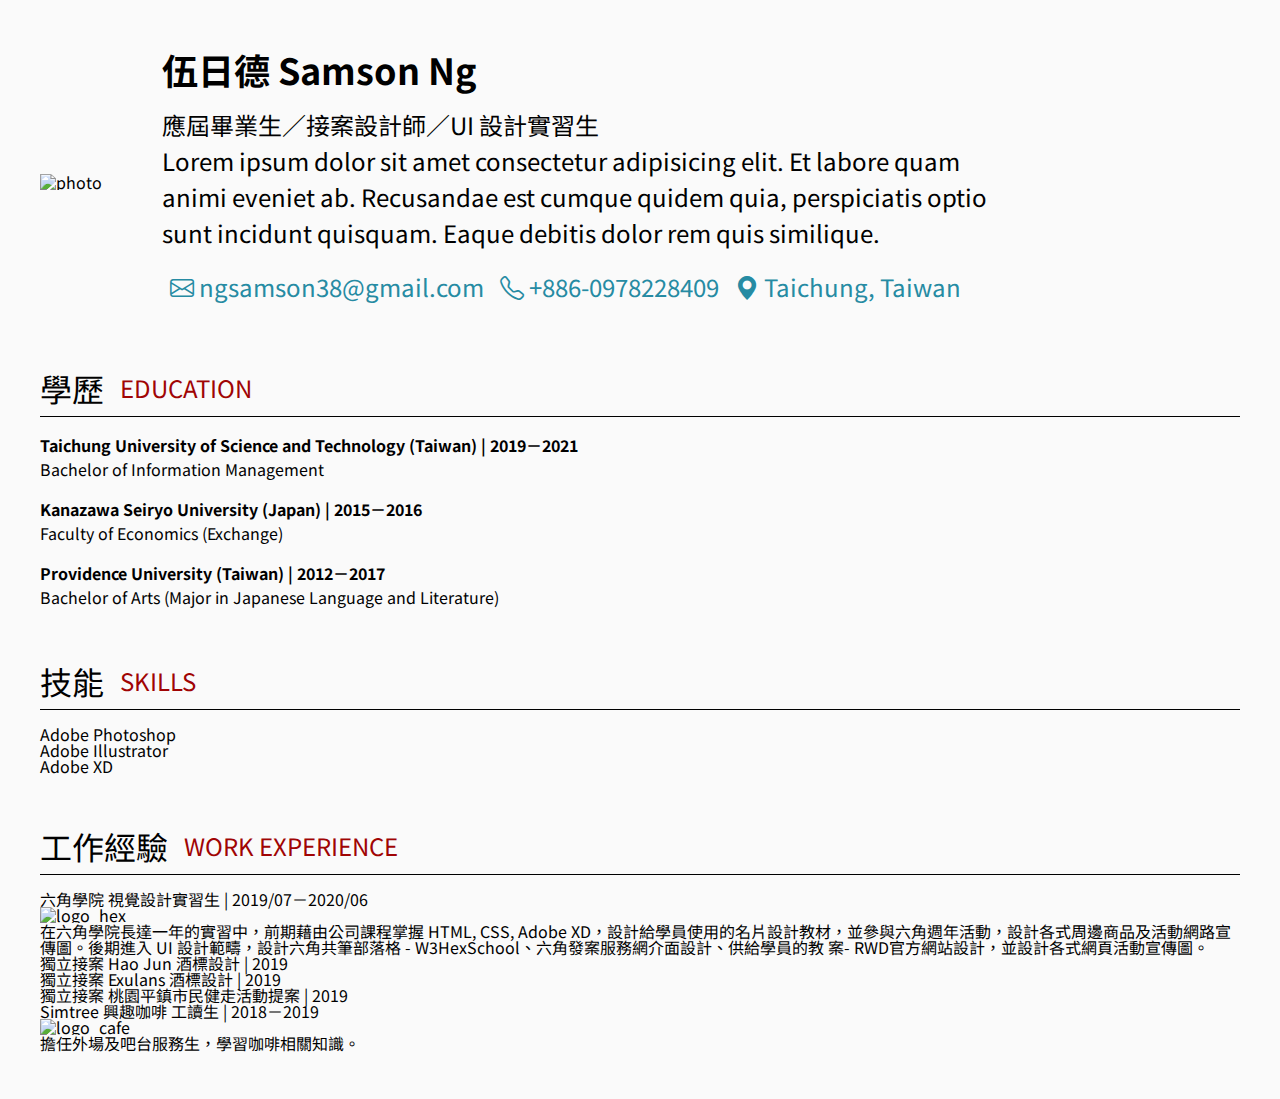
==== index.html @ 166d5615 "Initial commit" ====
<!DOCTYPE html>
<html lang="en">

<head>
    <meta charset="UTF-8">
    <meta name="viewport" content="width=device-width, initial-scale=1.0">
    <link rel="stylesheet" href="style.css">
    <title>Resume</title>
</head>

<body>
    <div class="container">
        <section class="profile">
            <img src="https://i.imgur.com/OlXMTqa.png" alt="photo" class="photo">
            <div class="profile-inner">
                <h1 class="h1">伍日德 Samson Ng</h1>
                <p class="profile-description">應屆畢業生／接案設計師／UI 設計實習生 <br>Lorem ipsum dolor sit amet consectetur
                    adipisicing elit. Et labore quam animi eveniet ab. Recusandae est cumque quidem quia, perspiciatis
                    optio sunt incidunt quisquam. Eaque debitis dolor rem quis similique.
                </p>
                <ul class="contact">
                    <li><i class="bi bi-envelope"> ngsamson38@gmail.com</i></li>
                    <li><i class="bi bi-telephone"> +886-0978228409</i></li>
                    <li><i class="bi bi-geo-alt-fill"> Taichung, Taiwan</i></li>
                </ul>
            </div>
        </section>
        <section>
            <h2 class="h2">學歷<span>EDUCATION</span></h2>
            <ul class="edu">
                <li><span>Taichung University of Science and Technology (Taiwan) | 2019－2021</span><br>Bachelor of Information Management</li>
                <li><span>Kanazawa Seiryo University (Japan) | 2015－2016</span><br>Faculty of Economics (Exchange)</li>
                <li><span>Providence University (Taiwan) | 2012－2017</span><br>Bachelor of Arts (Major in Japanese Language and Literature)</li>
            </ul>
        </section>
        <section class="skill">
            <h2 class="h2">技能<span>SKILLS</span></h2>
            <ul>
                <li>Adobe Photoshop</li>
                <li>Adobe Illustrator</li>
                <li>Adobe XD</li>
            </ul>
        </section>
        <section class="workExp">
            <h2 class="h2">工作經驗<span>WORK EXPERIENCE</span></h2>
            <ul>
                <li>六角學院 視覺設計實習生 | 2019/07－2020/06
                    <img src="https://i.imgur.com/rfgZnFW.jpeg" alt="logo_hex">
                    <p>在六角學院長達一年的實習中，前期藉由公司課程掌握 HTML, CSS, Adobe XD，設計給學員使用的名片設計教材，並參與六角週年活動，設計各式周邊商品及活動網路宣傳圖。後期進入
                        UI 設計範疇，設計六角共筆部落格 - W3HexSchool、六角發案服務網介面設計、供給學員的教 案- RWD官方網站設計，並設計各式網頁活動宣傳圖。</p>
                </li>
                <li>獨立接案 Hao Jun 酒標設計 | 2019</li>
                <li>獨立接案 Exulans 酒標設計 | 2019</li>
                <li>獨立接案 桃園平鎮市民健走活動提案 | 2019</li>
                <li>Simtree 興趣咖啡 工讀生 | 2018－2019
                    <img src="https://i.imgur.com/oWJDNL3.png" alt="logo_cafe">
                    <p>擔任外場及吧台服務生，學習咖啡相關知識。</p>
                </li>
            </ul>
        </section>
    </div>
</body>

</html>
---- style.css ----
@import "cssReset.css";
@import url('https://fonts.googleapis.com/css2?family=Noto+Sans+TC:wght@400;500;700&display=swap');
@import url("https://cdn.jsdelivr.net/npm/bootstrap-icons@1.4.0/font/bootstrap-icons.css");

*,
*::before,
*::after {
    box-sizing: border-box;
}
body {
    font-family: "Roboto", "Noto Sans TC", sans-serif;
    background-color: #fafafa;
}
img {
    max-width: 100%;
    height: auto;
    display: block;
}
.container {
    max-width: 1200px;
    margin: 0 auto;
}
section{
    margin-bottom: 48px;
}
.h1 {
    font-size: 36px;
    line-height: 1.2;
    font-weight: bold;
    margin-bottom: 16px;
}
.h2 {
    font-size: 32px;
    line-height: 1.5;
    display: flex;
    align-items: center;
    padding-bottom: 4px;
    border-bottom: 1px solid #000000;
    margin-bottom: 16px;
}
.h2 span {
    font-size: 24px;
    line-height: 1.2;
    color: #A00404;
    margin-left: 16px;
}
.profile {
    display: flex;
    flex-wrap: wrap;
    align-items: center;
    padding: 48px 0px 0px;
}
.photo {
    max-width: 25%;
    margin-right: 5%;
}
.profile-inner {
    width: 70%;
}
.profile-inner p {
    font-size: 24px;
    line-height: 1.5;
    margin-bottom: 24px;
}
.profile-inner ul {
    display: flex;
    flex-wrap: wrap;
}
.profile-inner ul li {
    font-size: 24px;
    color: #268ba3;
    margin: 0px 8px 16px;
}
.edu li{
    margin-bottom: 16px;
    line-height: 1.5;
}
.edu li span{
    font-weight: bold;
}
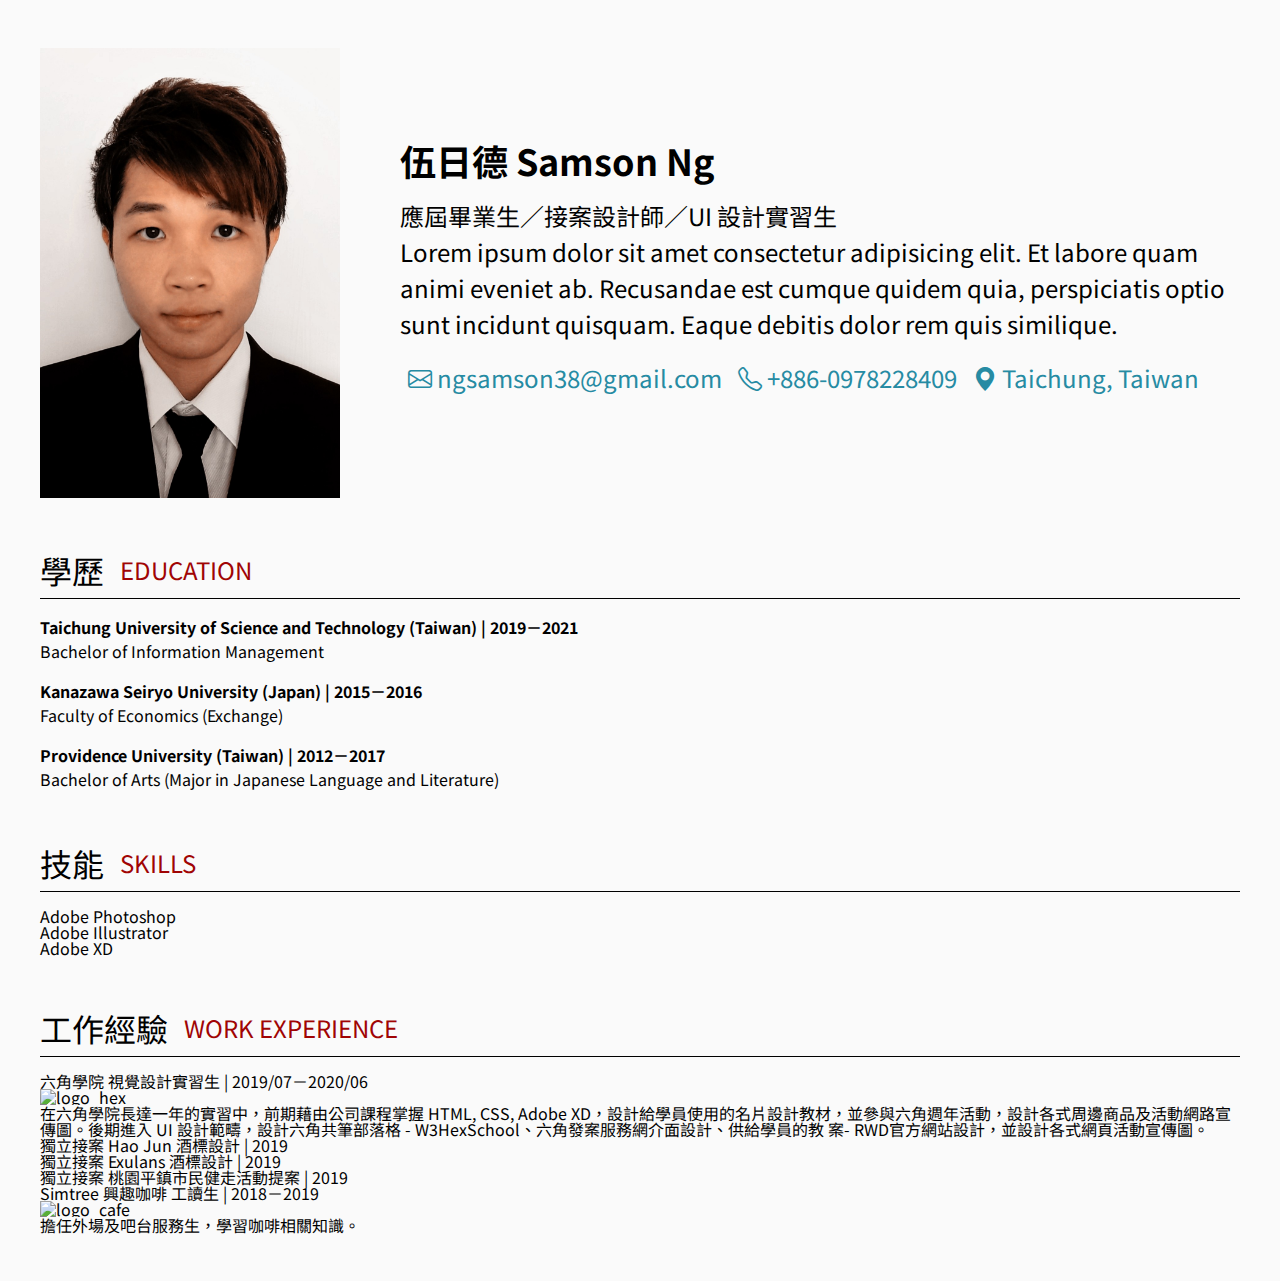
==== commit c02e06a9: "Group css into one folder" ====
--- a/index.html
+++ b/index.html
@@ -4,14 +4,14 @@
 <head>
     <meta charset="UTF-8">
     <meta name="viewport" content="width=device-width, initial-scale=1.0">
-    <link rel="stylesheet" href="style.css">
+    <link rel="stylesheet" href="css/style.css">
     <title>Resume</title>
 </head>
 
 <body>
     <div class="container">
         <section class="profile">
-            <img src="https://i.imgur.com/OlXMTqa.png" alt="photo" class="photo">
+            <img src="profile.jpg" alt="photo" class="photo">
             <div class="profile-inner">
                 <h1 class="h1">伍日德 Samson Ng</h1>
                 <p class="profile-description">應屆畢業生／接案設計師／UI 設計實習生 <br>Lorem ipsum dolor sit amet consectetur
--- a/css/style.css
+++ b/css/style.css
@@ -0,0 +1,80 @@
+@import "cssReset.css";
+@import url('https://fonts.googleapis.com/css2?family=Noto+Sans+TC:wght@400;500;700&display=swap');
+@import url("https://cdn.jsdelivr.net/npm/bootstrap-icons@1.4.0/font/bootstrap-icons.css");
+
+*,
+*::before,
+*::after {
+    box-sizing: border-box;
+}
+body {
+    font-family: "Roboto", "Noto Sans TC", sans-serif;
+    background-color: #fafafa;
+}
+img {
+    max-width: 100%;
+    height: auto;
+    display: block;
+}
+.container {
+    max-width: 1200px;
+    margin: 0 auto;
+}
+section{
+    margin-bottom: 48px;
+}
+.h1 {
+    font-size: 36px;
+    line-height: 1.2;
+    font-weight: bold;
+    margin-bottom: 16px;
+}
+.h2 {
+    font-size: 32px;
+    line-height: 1.5;
+    display: flex;
+    align-items: center;
+    padding-bottom: 4px;
+    border-bottom: 1px solid #000000;
+    margin-bottom: 16px;
+}
+.h2 span {
+    font-size: 24px;
+    line-height: 1.2;
+    color: #A00404;
+    margin-left: 16px;
+}
+.profile {
+    display: flex;
+    flex-wrap: wrap;
+    align-items: center;
+    padding: 48px 0px 0px;
+}
+.photo {
+    max-width: 25%;
+    margin-right: 5%;
+}
+.profile-inner {
+    width: 70%;
+}
+.profile-inner p {
+    font-size: 24px;
+    line-height: 1.5;
+    margin-bottom: 24px;
+}
+.profile-inner ul {
+    display: flex;
+    flex-wrap: wrap;
+}
+.profile-inner ul li {
+    font-size: 24px;
+    color: #268ba3;
+    margin: 0px 8px 16px;
+}
+.edu li{
+    margin-bottom: 16px;
+    line-height: 1.5;
+}
+.edu li span{
+    font-weight: bold;
+}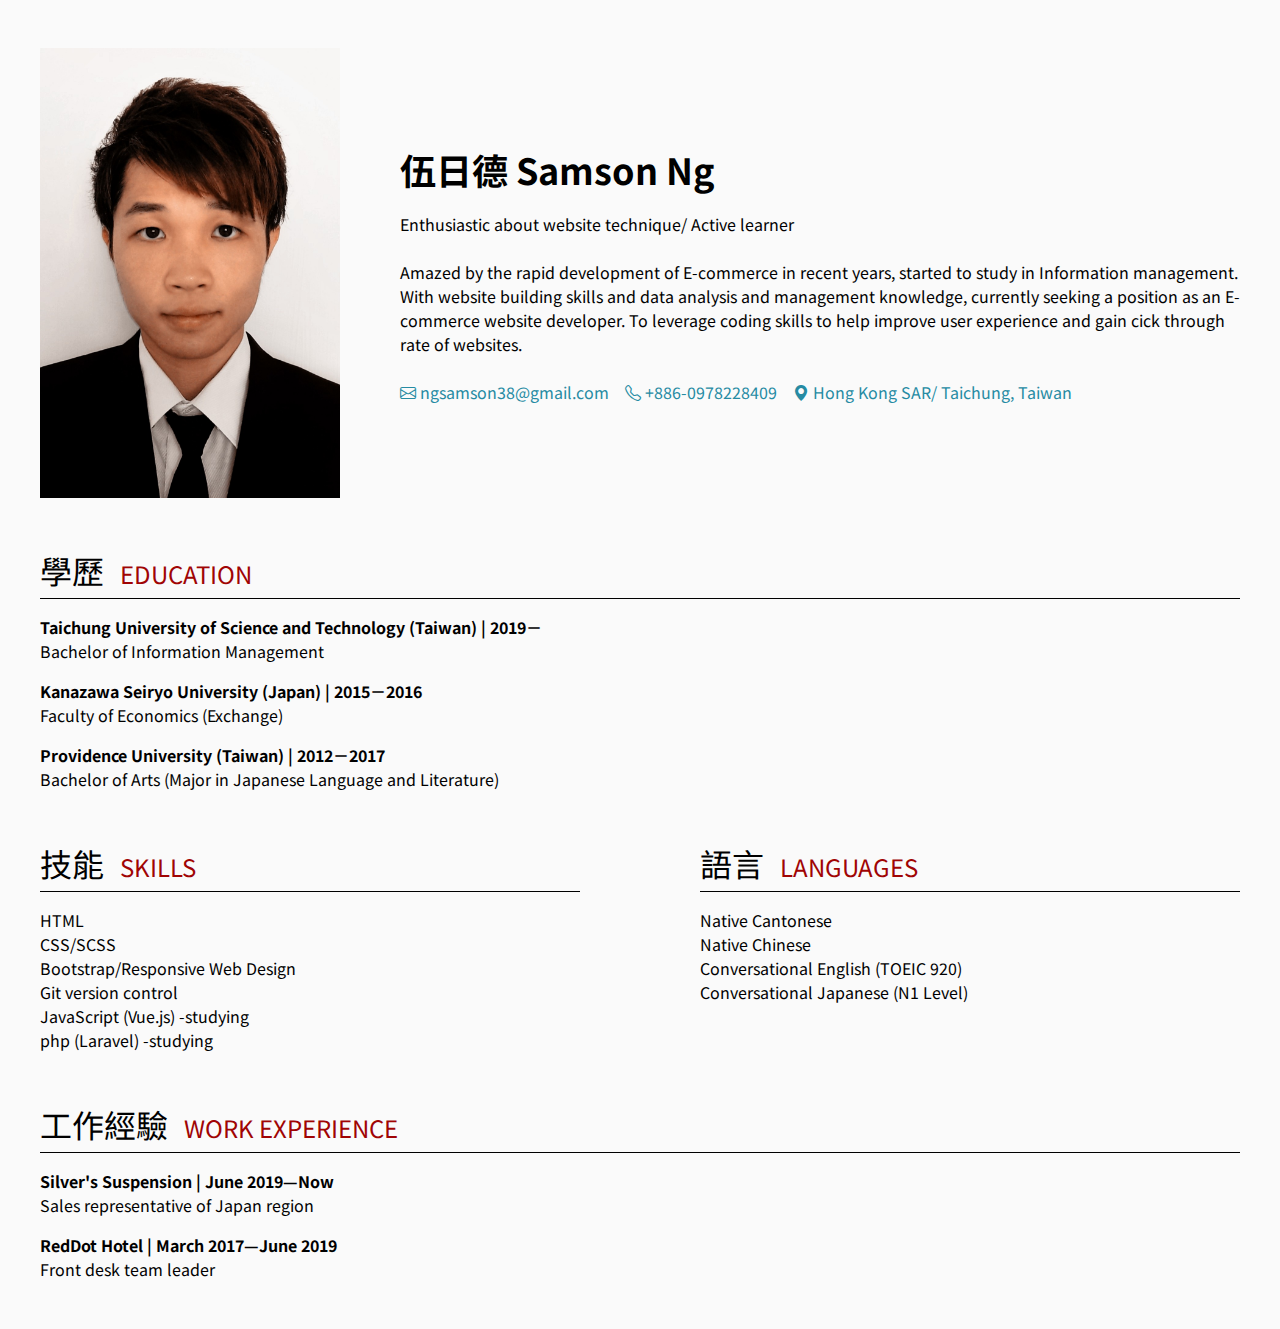
==== commit 43cc84a9: "Content update" ====
--- a/index.html
+++ b/index.html
@@ -10,52 +10,60 @@
 
 <body>
     <div class="container">
-        <section class="profile">
+        <section class="profile d-flex">
             <img src="profile.jpg" alt="photo" class="photo">
             <div class="profile-inner">
                 <h1 class="h1">伍日德 Samson Ng</h1>
-                <p class="profile-description">應屆畢業生／接案設計師／UI 設計實習生 <br>Lorem ipsum dolor sit amet consectetur
-                    adipisicing elit. Et labore quam animi eveniet ab. Recusandae est cumque quidem quia, perspiciatis
-                    optio sunt incidunt quisquam. Eaque debitis dolor rem quis similique.
+                <p>Enthusiastic about website technique/ Active learner</p>
+                <p>Amazed by the rapid development of E-commerce in recent years, started to
+                    study in Information management. With website building skills and data analysis and management
+                    knowledge, currently seeking a position as an E-commerce website developer. To leverage coding skills
+                    to help improve user experience and gain cick through rate of websites.
                 </p>
                 <ul class="contact">
                     <li><i class="bi bi-envelope"> ngsamson38@gmail.com</i></li>
                     <li><i class="bi bi-telephone"> +886-0978228409</i></li>
-                    <li><i class="bi bi-geo-alt-fill"> Taichung, Taiwan</i></li>
+                    <li><i class="bi bi-geo-alt-fill"> Hong Kong SAR/ Taichung, Taiwan</i></li>
                 </ul>
             </div>
         </section>
         <section>
             <h2 class="h2">學歷<span>EDUCATION</span></h2>
-            <ul class="edu">
-                <li><span>Taichung University of Science and Technology (Taiwan) | 2019－2021</span><br>Bachelor of Information Management</li>
+            <ul class="experience">
+                <li><span>Taichung University of Science and Technology (Taiwan) | 2019－</span><br>Bachelor of
+                    Information Management</li>
                 <li><span>Kanazawa Seiryo University (Japan) | 2015－2016</span><br>Faculty of Economics (Exchange)</li>
-                <li><span>Providence University (Taiwan) | 2012－2017</span><br>Bachelor of Arts (Major in Japanese Language and Literature)</li>
+                <li><span>Providence University (Taiwan) | 2012－2017</span><br>Bachelor of Arts (Major in Japanese
+                    Language and Literature)</li>
             </ul>
         </section>
-        <section class="skill">
+        <div class="ability d-flex">
+        <section>
             <h2 class="h2">技能<span>SKILLS</span></h2>
             <ul>
-                <li>Adobe Photoshop</li>
-                <li>Adobe Illustrator</li>
-                <li>Adobe XD</li>
+                <li>HTML</li>
+                <li>CSS/SCSS</li>
+                <li>Bootstrap/Responsive Web Design</li>
+                <li>Git version control</li>
+                <li>JavaScript (Vue.js) -studying</li>
+                <li>php (Laravel) -studying</li>
             </ul>
         </section>
-        <section class="workExp">
+        <section>
+            <h2 class="h2">語言<span>LANGUAGES</span></h2>
+            <ul>
+                <li>Native Cantonese</li>
+                <li>Native Chinese</li>
+                <li>Conversational English (TOEIC 920) </li>
+                <li>Conversational Japanese (N1 Level)</li>
+            </ul>
+        </section>
+    </div>
+        <section>
             <h2 class="h2">工作經驗<span>WORK EXPERIENCE</span></h2>
-            <ul>
-                <li>六角學院 視覺設計實習生 | 2019/07－2020/06
-                    <img src="https://i.imgur.com/rfgZnFW.jpeg" alt="logo_hex">
-                    <p>在六角學院長達一年的實習中，前期藉由公司課程掌握 HTML, CSS, Adobe XD，設計給學員使用的名片設計教材，並參與六角週年活動，設計各式周邊商品及活動網路宣傳圖。後期進入
-                        UI 設計範疇，設計六角共筆部落格 - W3HexSchool、六角發案服務網介面設計、供給學員的教 案- RWD官方網站設計，並設計各式網頁活動宣傳圖。</p>
-                </li>
-                <li>獨立接案 Hao Jun 酒標設計 | 2019</li>
-                <li>獨立接案 Exulans 酒標設計 | 2019</li>
-                <li>獨立接案 桃園平鎮市民健走活動提案 | 2019</li>
-                <li>Simtree 興趣咖啡 工讀生 | 2018－2019
-                    <img src="https://i.imgur.com/oWJDNL3.png" alt="logo_cafe">
-                    <p>擔任外場及吧台服務生，學習咖啡相關知識。</p>
-                </li>
+            <ul  class="experience">
+                <li><span>Silver's Suspension | June 2019—Now</span><br>Sales representative of Japan region</li>
+                <li><span>RedDot Hotel | March 2017—June 2019</span><br>Front desk team leader</li>
             </ul>
         </section>
     </div>
--- a/css/style.css
+++ b/css/style.css
@@ -7,74 +7,93 @@
 *::after {
     box-sizing: border-box;
 }
+
 body {
     font-family: "Roboto", "Noto Sans TC", sans-serif;
     background-color: #fafafa;
+    line-height: 1.5;
 }
+
 img {
     max-width: 100%;
     height: auto;
     display: block;
 }
+
 .container {
     max-width: 1200px;
     margin: 0 auto;
 }
-section{
+
+section {
     margin-bottom: 48px;
+}
+.d-flex {
+    display: flex;
 }
 .h1 {
     font-size: 36px;
-    line-height: 1.2;
     font-weight: bold;
     margin-bottom: 16px;
 }
+
 .h2 {
     font-size: 32px;
-    line-height: 1.5;
-    display: flex;
     align-items: center;
     padding-bottom: 4px;
     border-bottom: 1px solid #000000;
     margin-bottom: 16px;
 }
+
 .h2 span {
     font-size: 24px;
     line-height: 1.2;
     color: #A00404;
     margin-left: 16px;
 }
+
 .profile {
-    display: flex;
     flex-wrap: wrap;
     align-items: center;
     padding: 48px 0px 0px;
 }
+
 .photo {
     max-width: 25%;
     margin-right: 5%;
 }
+
 .profile-inner {
     width: 70%;
 }
+
 .profile-inner p {
-    font-size: 24px;
-    line-height: 1.5;
     margin-bottom: 24px;
 }
+
 .profile-inner ul {
     display: flex;
     flex-wrap: wrap;
 }
+
 .profile-inner ul li {
-    font-size: 24px;
     color: #268ba3;
-    margin: 0px 8px 16px;
+    margin-right: 16px;
 }
-.edu li{
+
+.experience li {
     margin-bottom: 16px;
     line-height: 1.5;
 }
-.edu li span{
+
+.experience li span {
     font-weight: bold;
+}
+
+.ability {
+    justify-content: space-between;
+    flex-wrap: wrap;
+}
+.ability section{
+    width: 45%;
 }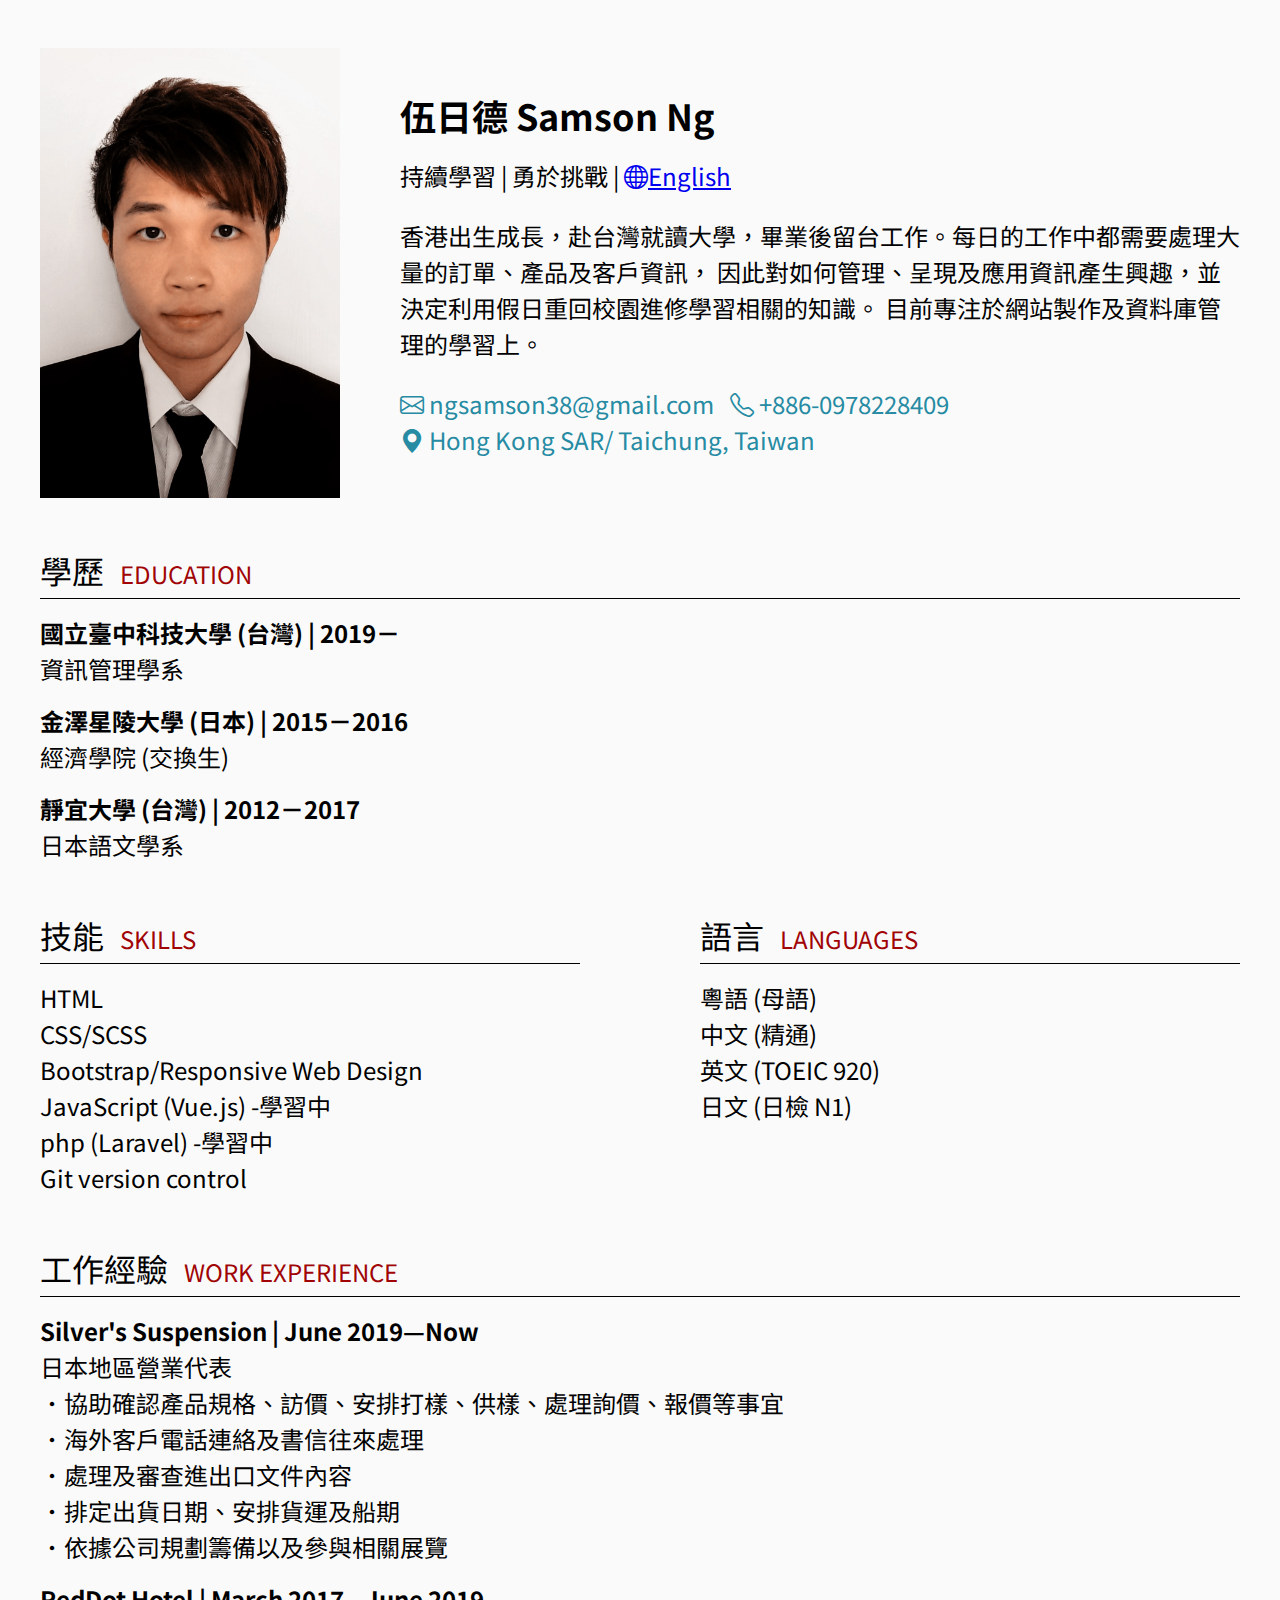
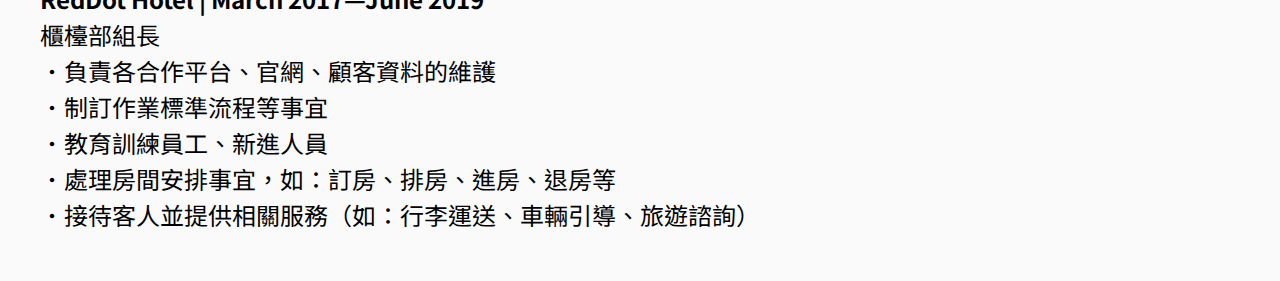
==== commit f74eeb1f: "Add language-CN" ====
--- a/index.html
+++ b/index.html
@@ -14,11 +14,10 @@
             <img src="profile.jpg" alt="photo" class="photo">
             <div class="profile-inner">
                 <h1 class="h1">伍日德 Samson Ng</h1>
-                <p>Enthusiastic about website technique/ Active learner</p>
-                <p>Amazed by the rapid development of E-commerce in recent years, started to
-                    study in Information management. With website building skills and data analysis and management
-                    knowledge, currently seeking a position as an E-commerce website developer. To leverage coding skills
-                    to help improve user experience and gain cick through rate of websites.
+                <p>持續學習 | 勇於挑戰 | <a href="index_en.html"><i class="bi bi-globe">English</i></a></p>
+                <p>香港出生成長，赴台灣就讀大學，畢業後留台工作。每日的工作中都需要處理大量的訂單、產品及客戶資訊，
+                    因此對如何管理、呈現及應用資訊產生興趣，並決定利用假日重回校園進修學習相關的知識。
+                    目前專注於網站製作及資料庫管理的學習上。
                 </p>
                 <ul class="contact">
                     <li><i class="bi bi-envelope"> ngsamson38@gmail.com</i></li>
@@ -30,40 +29,54 @@
         <section>
             <h2 class="h2">學歷<span>EDUCATION</span></h2>
             <ul class="experience">
-                <li><span>Taichung University of Science and Technology (Taiwan) | 2019－</span><br>Bachelor of
-                    Information Management</li>
-                <li><span>Kanazawa Seiryo University (Japan) | 2015－2016</span><br>Faculty of Economics (Exchange)</li>
-                <li><span>Providence University (Taiwan) | 2012－2017</span><br>Bachelor of Arts (Major in Japanese
-                    Language and Literature)</li>
+                <li><span>國立臺中科技大學 (台灣) | 2019－</span><br>資訊管理學系</li>
+                <li><span>金澤星陵大學 (日本) | 2015－2016</span><br>經濟學院 (交換生)</li>
+                <li><span>靜宜大學 (台灣) | 2012－2017</span><br>日本語文學系</li>
             </ul>
         </section>
         <div class="ability d-flex">
-        <section>
-            <h2 class="h2">技能<span>SKILLS</span></h2>
-            <ul>
-                <li>HTML</li>
-                <li>CSS/SCSS</li>
-                <li>Bootstrap/Responsive Web Design</li>
-                <li>Git version control</li>
-                <li>JavaScript (Vue.js) -studying</li>
-                <li>php (Laravel) -studying</li>
-            </ul>
-        </section>
-        <section>
-            <h2 class="h2">語言<span>LANGUAGES</span></h2>
-            <ul>
-                <li>Native Cantonese</li>
-                <li>Native Chinese</li>
-                <li>Conversational English (TOEIC 920) </li>
-                <li>Conversational Japanese (N1 Level)</li>
-            </ul>
-        </section>
-    </div>
+            <section>
+                <h2 class="h2">技能<span>SKILLS</span></h2>
+                <ul>
+                    <li>HTML</li>
+                    <li>CSS/SCSS</li>
+                    <li>Bootstrap/Responsive Web Design</li>
+                    <li>JavaScript (Vue.js) -學習中</li>
+                    <li>php (Laravel) -學習中</li>
+                    <li>Git version control</li>
+                </ul>
+            </section>
+            <section>
+                <h2 class="h2">語言<span>LANGUAGES</span></h2>
+                <ul>
+                    <li>粵語 (母語)</li>
+                    <li>中文 (精通)</li>
+                    <li>英文 (TOEIC 920) </li>
+                    <li>日文 (日檢 N1)</li>
+                </ul>
+            </section>
+        </div>
         <section>
             <h2 class="h2">工作經驗<span>WORK EXPERIENCE</span></h2>
-            <ul  class="experience">
-                <li><span>Silver's Suspension | June 2019—Now</span><br>Sales representative of Japan region</li>
-                <li><span>RedDot Hotel | March 2017—June 2019</span><br>Front desk team leader</li>
+            <ul class="experience">
+                <li>
+                    <span>Silver's Suspension | June 2019—Now</span><br>
+                    日本地區營業代表<br>
+                    <i class="bi bi-dot">協助確認產品規格、訪價、安排打樣、供樣、處理詢價、報價等事宜</i><br>
+                    <i class="bi bi-dot">海外客戶電話連絡及書信往來處理</i><br>
+                    <i class="bi bi-dot">處理及審查進出口文件內容</i><br>
+                    <i class="bi bi-dot">排定出貨日期、安排貨運及船期</i><br>
+                    <i class="bi bi-dot">依據公司規劃籌備以及參與相關展覽</i><br>
+                </li>
+                <li>
+                    <span>RedDot Hotel | March 2017—June 2019</span><br>
+                    櫃檯部組長<br>
+                    <i class="bi bi-dot">負責各合作平台、官網、顧客資料的維護</i><br>
+                    <i class="bi bi-dot">制訂作業標準流程等事宜</i><br>
+                    <i class="bi bi-dot">教育訓練員工、新進人員</i><br>
+                    <i class="bi bi-dot">處理房間安排事宜，如：訂房、排房、進房、退房等</i><br>
+                    <i class="bi bi-dot">接待客人並提供相關服務（如：行李運送、車輛引導、旅遊諮詢）</i><br>
+                </li>
             </ul>
         </section>
     </div>
--- a/css/style.css
+++ b/css/style.css
@@ -7,24 +7,21 @@
 *::after {
     box-sizing: border-box;
 }
-
 body {
     font-family: "Roboto", "Noto Sans TC", sans-serif;
     background-color: #fafafa;
     line-height: 1.5;
+    font-size: 24px;
 }
-
 img {
     max-width: 100%;
     height: auto;
     display: block;
 }
-
 .container {
     max-width: 1200px;
     margin: 0 auto;
 }
-
 section {
     margin-bottom: 48px;
 }
@@ -36,7 +33,6 @@
     font-weight: bold;
     margin-bottom: 16px;
 }
-
 .h2 {
     font-size: 32px;
     align-items: center;
@@ -44,56 +40,46 @@
     border-bottom: 1px solid #000000;
     margin-bottom: 16px;
 }
-
 .h2 span {
     font-size: 24px;
     line-height: 1.2;
     color: #A00404;
     margin-left: 16px;
 }
-
 .profile {
     flex-wrap: wrap;
     align-items: center;
     padding: 48px 0px 0px;
 }
-
 .photo {
     max-width: 25%;
     margin-right: 5%;
 }
-
 .profile-inner {
     width: 70%;
 }
-
 .profile-inner p {
     margin-bottom: 24px;
 }
-
 .profile-inner ul {
     display: flex;
     flex-wrap: wrap;
 }
-
 .profile-inner ul li {
     color: #268ba3;
     margin-right: 16px;
 }
-
+.ability {
+    justify-content: space-between;
+    flex-wrap: wrap;
+}
+.ability section {
+    width: 45%;
+}
 .experience li {
     margin-bottom: 16px;
     line-height: 1.5;
 }
-
 .experience li span {
     font-weight: bold;
 }
-
-.ability {
-    justify-content: space-between;
-    flex-wrap: wrap;
-}
-.ability section{
-    width: 45%;
-}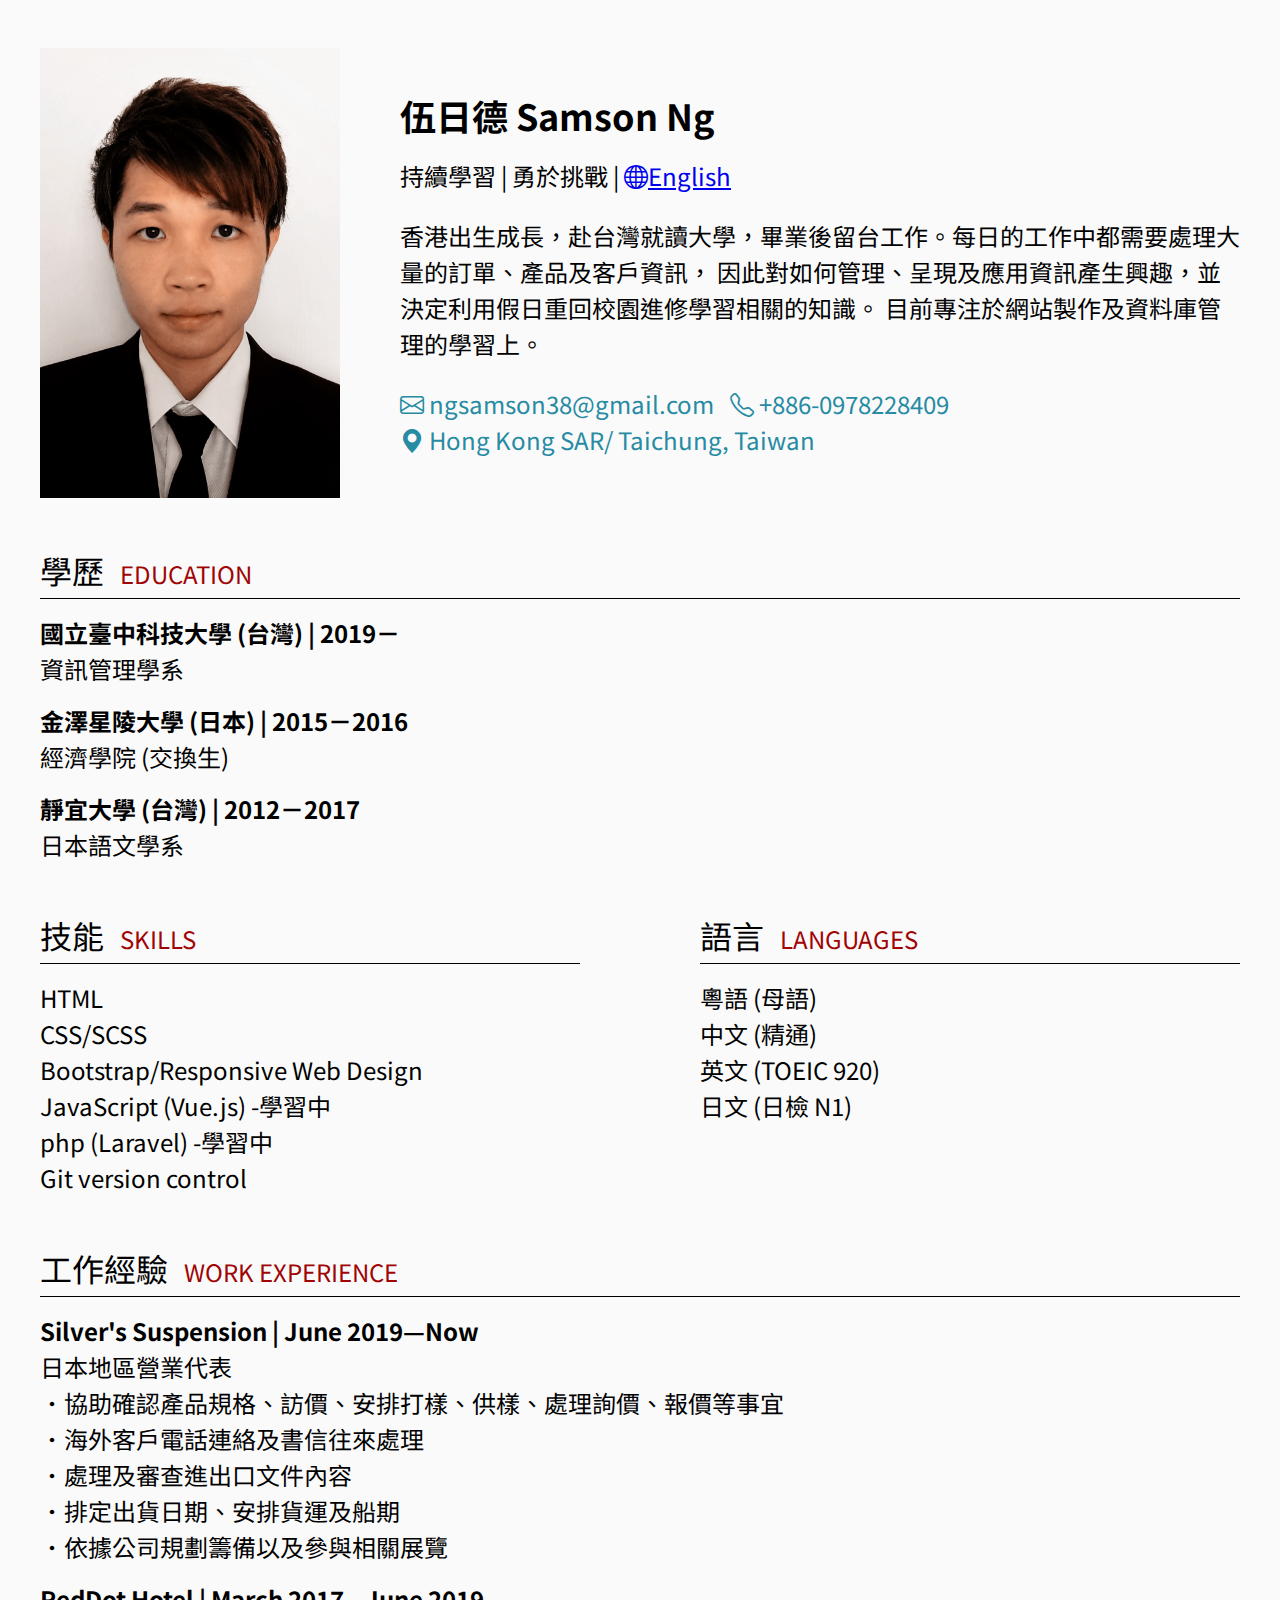
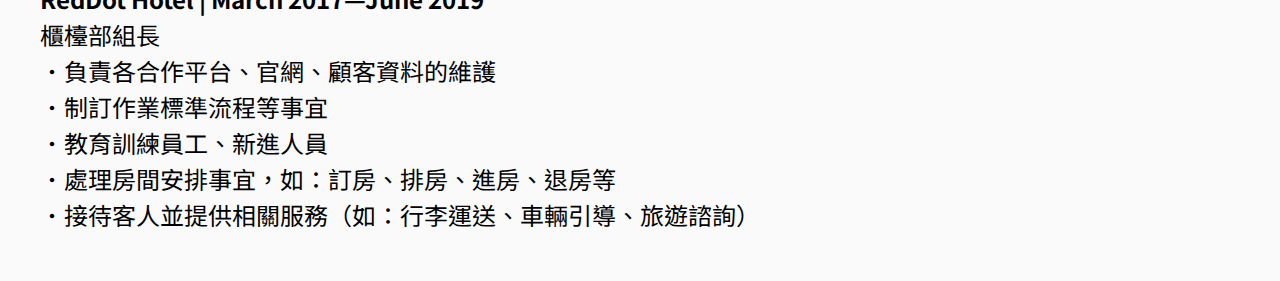
==== commit df8f8757: "Add breakpoint max-768" ====
--- a/index.html
+++ b/index.html
@@ -11,7 +11,7 @@
 <body>
     <div class="container">
         <section class="profile d-flex">
-            <img src="profile.jpg" alt="photo" class="photo">
+            <div class="photo"><img src="profile.jpg" alt="photo"></div>
             <div class="profile-inner">
                 <h1 class="h1">伍日德 Samson Ng</h1>
                 <p>持續學習 | 勇於挑戰 | <a href="index_en.html"><i class="bi bi-globe">English</i></a></p>
@@ -34,8 +34,8 @@
                 <li><span>靜宜大學 (台灣) | 2012－2017</span><br>日本語文學系</li>
             </ul>
         </section>
-        <div class="ability d-flex">
-            <section>
+        <div class="d-flex jc-sb">
+            <section class="ability">
                 <h2 class="h2">技能<span>SKILLS</span></h2>
                 <ul>
                     <li>HTML</li>
@@ -46,7 +46,7 @@
                     <li>Git version control</li>
                 </ul>
             </section>
-            <section>
+            <section class="ability">
                 <h2 class="h2">語言<span>LANGUAGES</span></h2>
                 <ul>
                     <li>粵語 (母語)</li>
--- a/css/style.css
+++ b/css/style.css
@@ -27,6 +27,10 @@
 }
 .d-flex {
     display: flex;
+    flex-wrap: wrap;
+}
+.jc-sb {
+    justify-content: space-between;
 }
 .h1 {
     font-size: 36px;
@@ -47,7 +51,6 @@
     margin-left: 16px;
 }
 .profile {
-    flex-wrap: wrap;
     align-items: center;
     padding: 48px 0px 0px;
 }
@@ -69,11 +72,7 @@
     color: #268ba3;
     margin-right: 16px;
 }
-.ability {
-    justify-content: space-between;
-    flex-wrap: wrap;
-}
-.ability section {
+.ability{
     width: 45%;
 }
 .experience li {
@@ -83,3 +82,19 @@
 .experience li span {
     font-weight: bold;
 }
+
+@media screen and (max-width: 767px){
+    section, .photo, .profile-inner, .ability{
+        width: 100%;
+    }
+    body {
+        font-size: 16px;
+    }
+    .profile{
+        padding-top: 24px;
+    }
+    .photo {
+        max-width: 35%;
+        margin: 0 auto;
+    }
+}